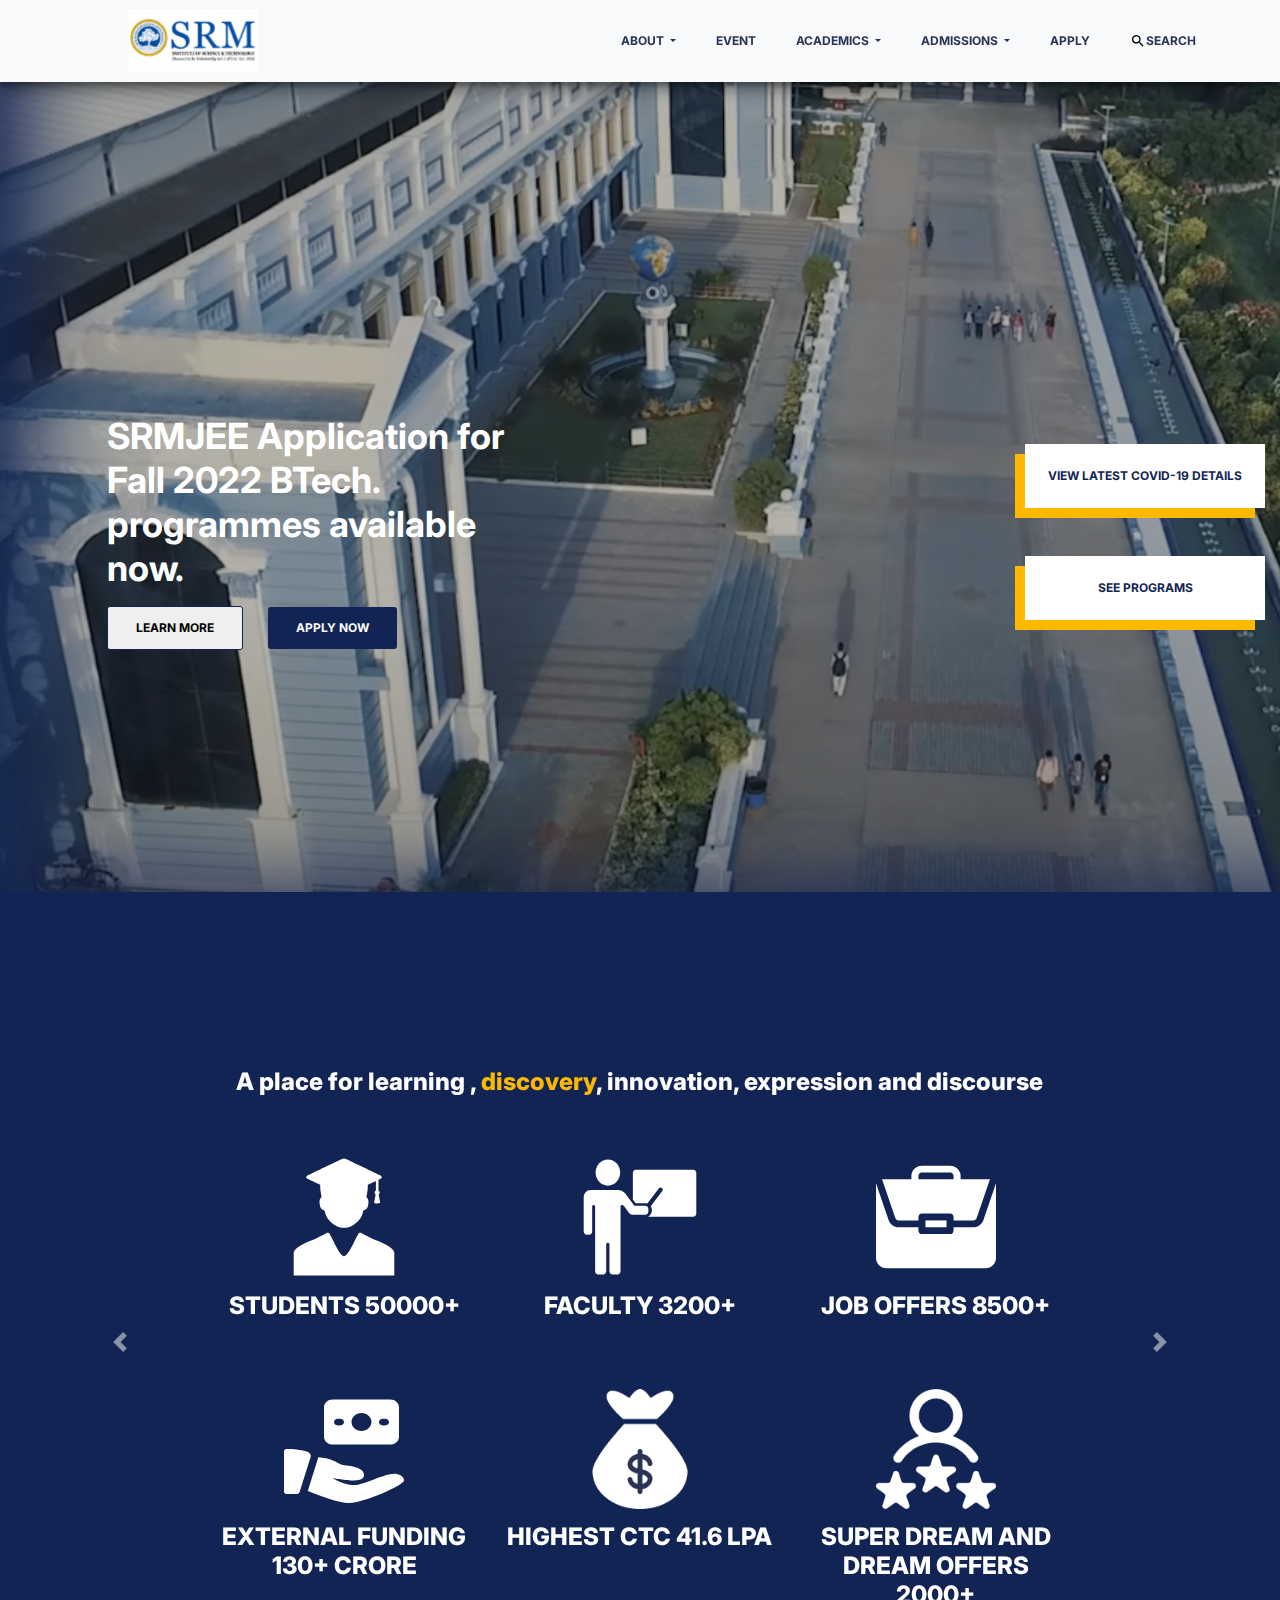
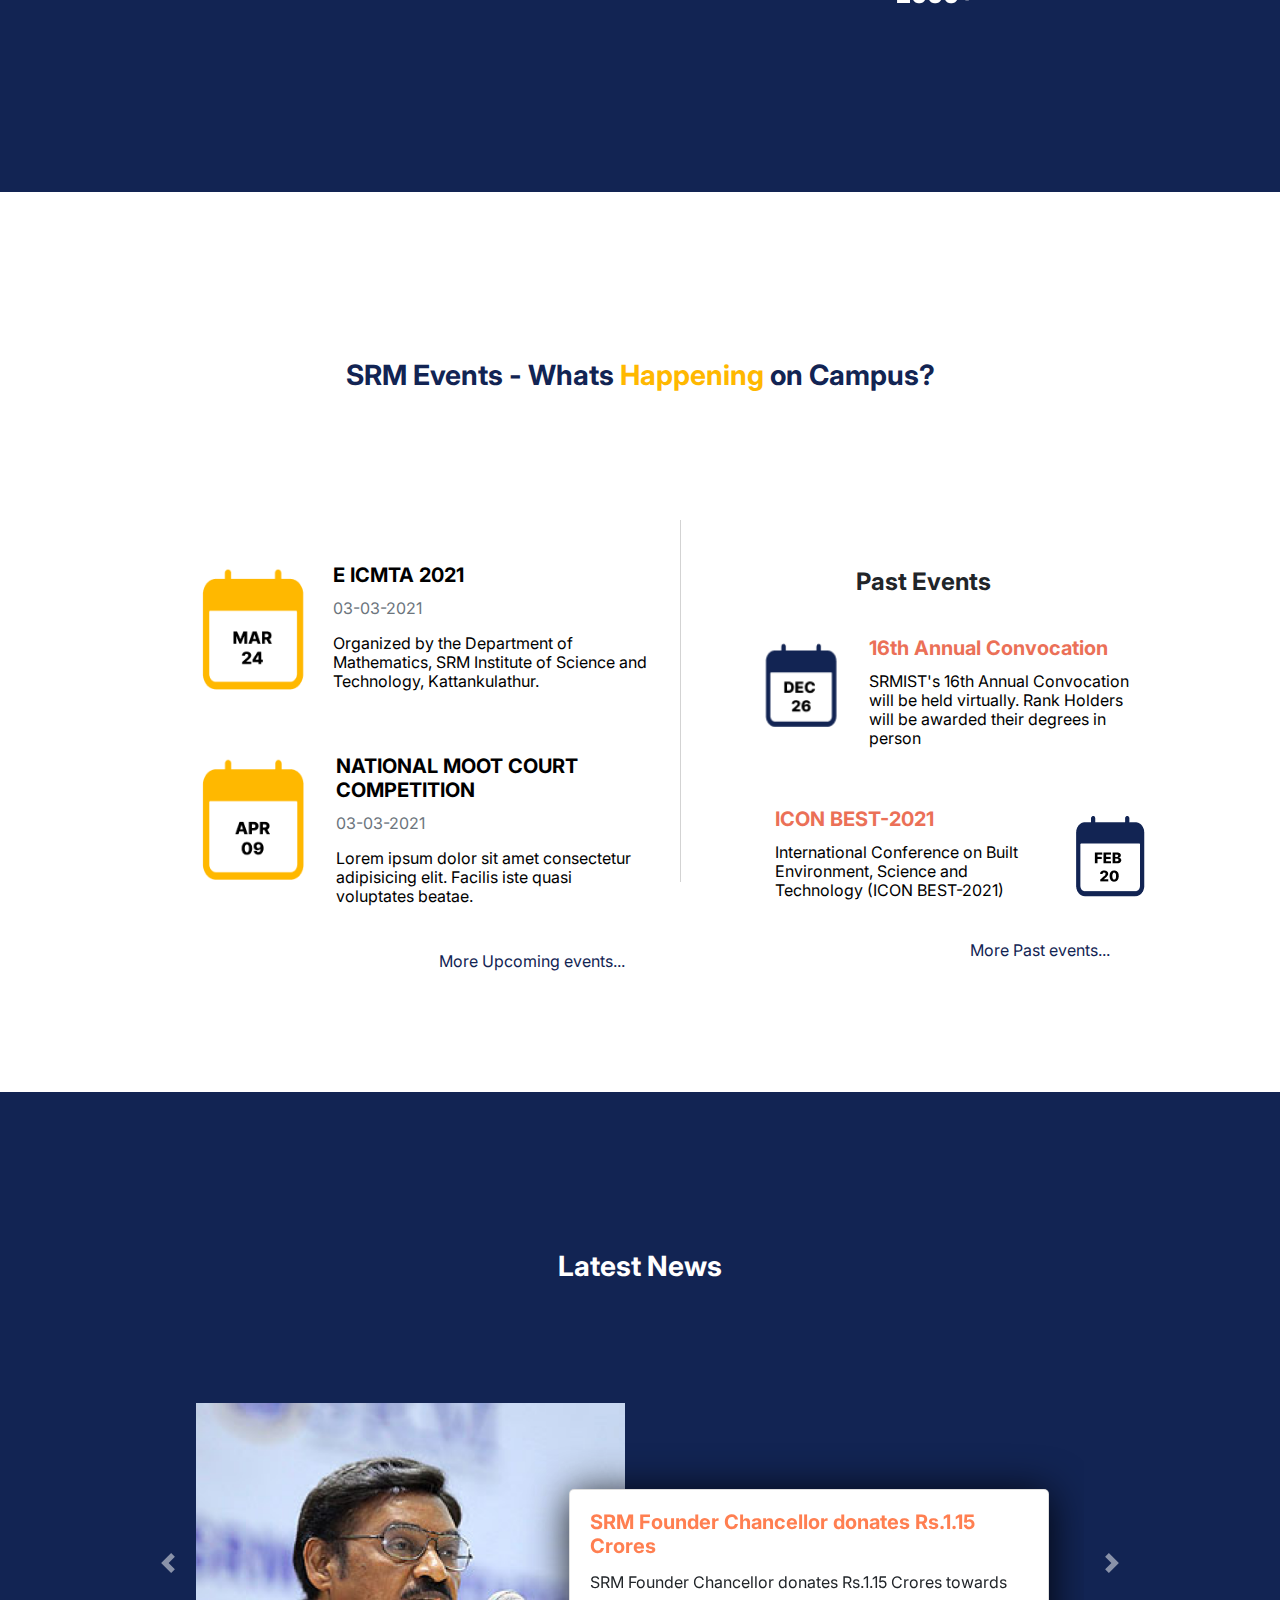
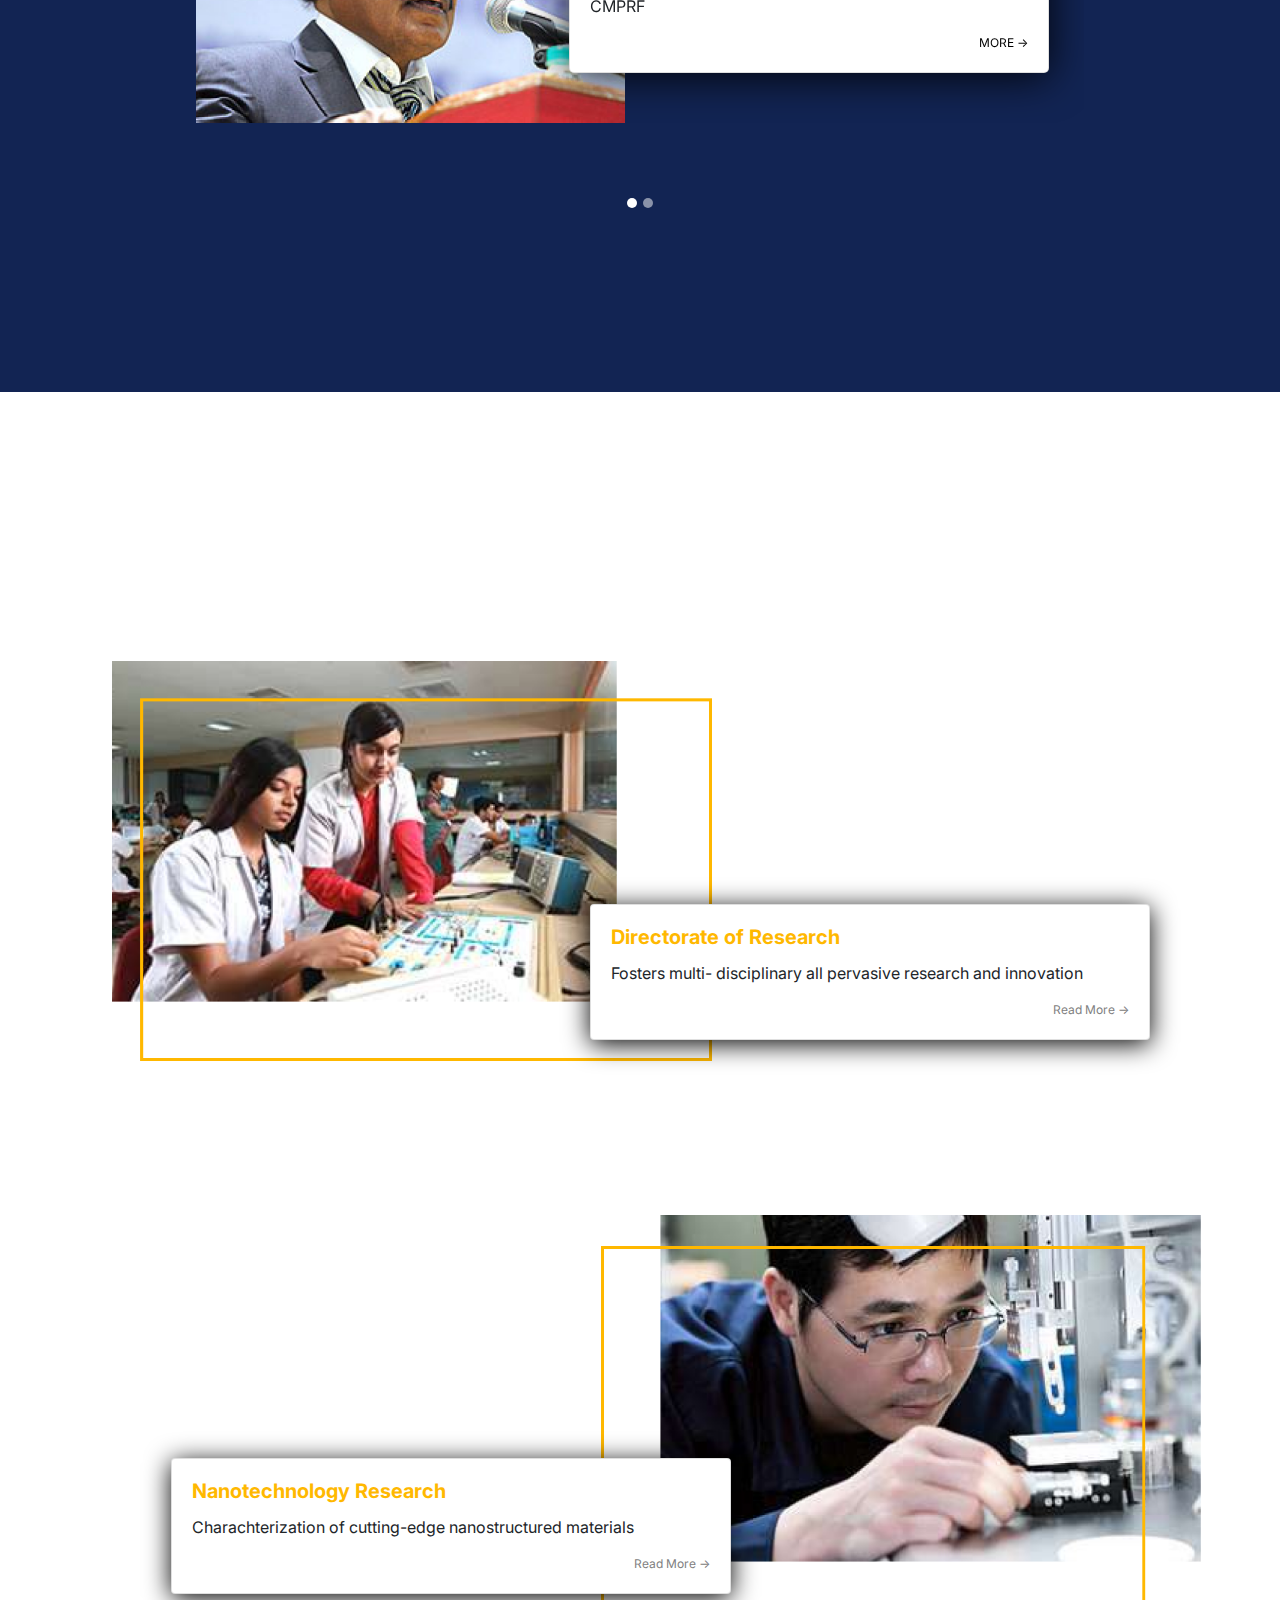
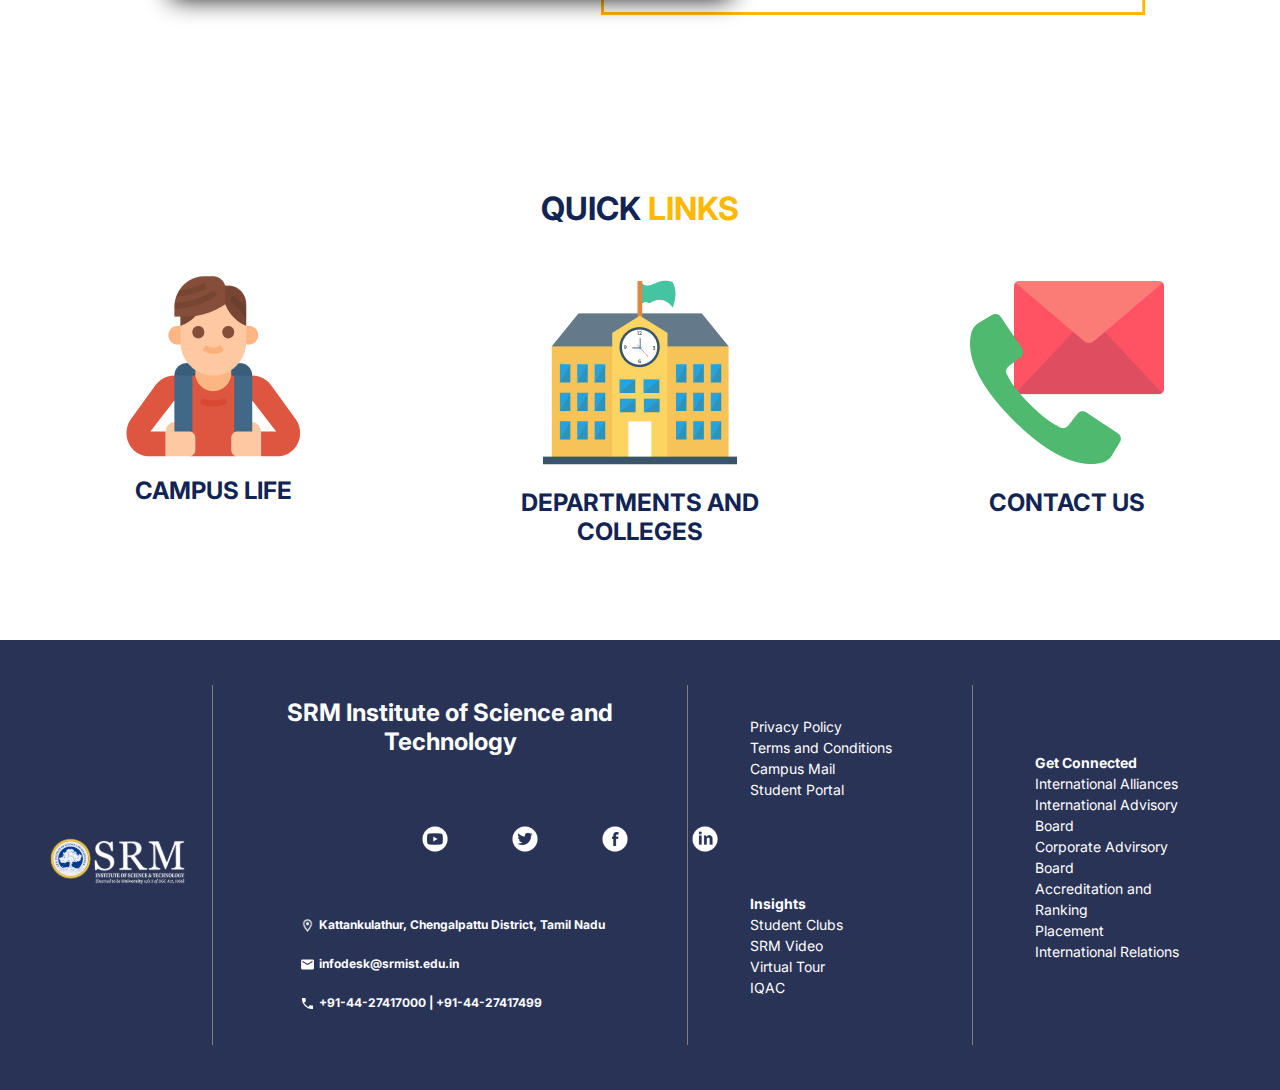
==== index.html @ 701c2fcd "index.html" ====
<!DOCTYPE html>
<html lang="en">
<head>
    <meta charset="UTF-8">
    <meta http-equiv="X-UA-Compatible" content="IE=edge">
    <meta name="viewport" content="width=device-width, initial-scale=1.0">
    <link rel="preconnect" href="https://fonts.gstatic.com">
    <link href="https://fonts.googleapis.com/css2?family=Inter:wght@200;400;700&display=swap" rel="stylesheet"> 
    <link rel="stylesheet" href="https://maxcdn.bootstrapcdn.com/bootstrap/4.0.0/css/bootstrap.min.css" integrity="sha384-Gn5384xqQ1aoWXA+058RXPxPg6fy4IWvTNh0E263XmFcJlSAwiGgFAW/dAiS6JXm" crossorigin="anonymous">
    <link rel="stylesheet" href="./style.css">
    <title>Document</title>
</head>
<body>
    <nav class="navbar navbar-expand-lg navbar-light bg-light sticky-top">
        <a class="navbar-brand" href="#">
          <img src="./img/Logo.svg" width="130" height="72" alt="">
        </a>
        <button class="navbar-toggler" type="button" data-toggle="collapse" data-target="#navbarSupportedContent" aria-controls="navbarSupportedContent" aria-expanded="false" aria-label="Toggle navigation">
            <span class="navbar-toggler-icon"></span>
        </button>
        <div class="collapse navbar-collapse" id="navbarSupportedContent" >
            <ul class="navbar-nav ml-auto">
                <li class="nav-item dropdown">
                    <a class="nav-link dropdown-toggle" href="#" id="navbarDropdown" role="button" data-toggle="dropdown" aria-haspopup="true" aria-expanded="false">
                      about
                    </a>
                    <div class="dropdown-menu" aria-labelledby="navbarDropdown">
                      <a class="dropdown-item" href="#">Facts</a>
                      <a class="dropdown-item" href="#">The Campus</a>
                      <a class="dropdown-item" href="#">Student Accomodation</a>
                      <a class="dropdown-item" href="#">Governanace</a>
                      <a class="dropdown-item" href="#">Student Achievements</a>
                      <a class="dropdown-item" href="#">Career Center</a>
                      <a class="dropdown-item" href="#">SRM CARE</a>
                      <a class="dropdown-item" href="#">Visiting SRM</a>
                        
                </li>
              <li class="nav-item">
                <a class="nav-link" href="#">Event</a>
              </li>
              <li class="nav-item dropdown">
                <a class="nav-link dropdown-toggle" href="#" id="navbarDropdown" role="button" data-toggle="dropdown" aria-haspopup="true" aria-expanded="false">
                  Academics
                </a>
                <div class="dropdown-menu" aria-labelledby="navbarDropdown">
                    <a class="dropdown-item" href="#">Colleges and Schools</a>
                    <a class="dropdown-item" href="#">Departments</a>
                    <a class="dropdown-item" href="#">Faculty Directory</a>
                    <a class="dropdown-item" href="#">Library</a>
                    <a class="dropdown-item" href="#">Graduate Studies</a>
                    <a class="dropdown-item" href="#">Undergraduate Studies</a>
                    <a class="dropdown-item" href="#">Academic Calenders</a>
                    <a class="dropdown-item" href="#">PHD Programs</a>
                </div>
              </li>
              <li class="nav-item dropdown">
                <a class="nav-link dropdown-toggle" href="#" id="navbarDropdown" role="button" data-toggle="dropdown" aria-haspopup="true" aria-expanded="false">
                  Admissions
                </a>
                <div class="dropdown-menu" aria-labelledby="navbarDropdown">
                    <a class="dropdown-item" href="#">Admission India</a>
                    <a class="dropdown-item" href="#">Admission International</a>
                    <a class="dropdown-item" href="#">Transfer Program</a>
                    <a class="dropdown-item" href="#">Student Mobility</a>
                    <a class="dropdown-item" href="#">Graduate Admissions</a>
                    <a class="dropdown-item" href="#">Undergraduate Admissions</a>
                    <a class="dropdown-item" href="#">Tuition and Costs</a>
                    <a class="dropdown-item" href="#">Financial Aid</a>
                </div>
              </li>
              <li class="nav-item">
                <a class="nav-link" href="#">Apply</a>
              </li>
              <li class="nav-item">
                <a class="nav-link" href="#"><img src="./img/search.svg" height="16" width="16"/>Search</a>
              </li>
            </ul>
        </div>
    </nav>

    <section>
        <div class="container-fluid landing-pg">
            <div class="row">
                <div class="col-sm landing-col">
                   <p class="landing-text">SRMJEE Application for Fall 2022 BTech. programmes available now.</p>
                   <div class="landing-btn">
                       <button class="btn-white">LEARN MORE</button>
                       <button class="btn-blue">APPLY NOW</button>
                   </div>
                </div>
                <div class="col-sm landing-col landing-col-right">
                    <div class="banner">VIEW LATEST COVID-19 DETAILS</div>
                    <div class="banner mt-5">SEE PROGRAMS</div>
                </div>
            </div>
        </div>
    </section>

    <section>
      <div class="container-fluid stats">
        <div id="carouselExampleControls" class="carousel slide" data-ride="carousel">
          <div class="carousel-inner">
            <div class="carousel-item stats-carousel active">
              <h4>A place for learning , <span>discovery</span>, innovation, expression and discourse</h4>
              <div class="row mt-5">
                <div class="col-sm-4">
                  <img class="stats-img" src="./img/stats-1.svg"/>
                  <h4>STUDENTS 50000+</h4>
                </div>
                <div class="col-sm-4">
                  <img class="stats-img" src="./img/stats-2.svg"/>
                  <h4>FACULTY 3200+</h4>
                </div>
                <div class="col-sm-4">
                  <img class="stats-img" src="./img/stats-3.svg"/>
                  <h4>JOB OFFERS 8500+</h4>
                </div>
              </div>
              <div class="row mt-5">
                <div class="col-sm-4">
                  <img class="stats-img" src="./img/stats-4.svg"/>
                  <h4>EXTERNAL FUNDING 
                    130+ CRORE</h4>
                </div>
                <div class="col-sm-4">
                  <img class="stats-img" src="./img/stats-5.png"/>
                  <h4>HIGHEST CTC 
                    41.6 LPA</h4>
                </div>
                <div class="col-sm-4">
                  <img class="stats-img" src="./img/stats-6.png"/>
                  <h4>SUPER DREAM AND 
                    DREAM OFFERS
                    2000+</h4>
                </div>
              </div>
            </div>
            <div class="carousel-item stats-carousel">
              <h4><span>ACCREDATION</span> AND RANKINGS</h4>
              <div class="row mt-5 ">
                <div class="col-sm-6">
                  <img class="ranks-img" src="./img/rank1.svg" width="300"/>
                  <h4>SRMIST is ranked SECOND in Category of Private / Self Financed University & Deemed to be University in India</h4>
                </div>
                <div class="col-sm-6">
                  <img  class="ranks-img" src="./img/rank2.png"/>
                  <h4>MHRD has placed SRMIST in highest Category 1 institution</h4>
                </div>
              </div>
              <div class="row mt-5">
                <div class="col-sm-6">
                  <img  class="ranks-img" src="./img/rank3.png"/>
                  <h4>SRMIST has been accredited by NAAC with the Highest 'A++' Grade in the year 2018</h4>
                </div>
                <div class="col-sm-6">
                  <img  class="ranks-img" src="./img/rank4.png"/>
                  <h4>Ranked 32nd Under University Category by NIRF</h4>
                </div>
              </div>
            </div>
          </div>
          <a class="carousel-control-prev" href="#carouselExampleControls" role="button" data-slide="prev">
            <span class="carousel-control-prev-icon" aria-hidden="true"></span>
            <span class="sr-only">Previous</span>
          </a>
          <a class="carousel-control-next" href="#carouselExampleControls" role="button" data-slide="next">
            <span class="carousel-control-next-icon" aria-hidden="true"></span>
            <span class="sr-only">Next</span>
          </a>
        </div>
      </div>
    </section>

    <section>
      <div class="container events">
        <h3 class="mt-5">SRM Events - Whats <span>Happening</span> on Campus?</h3>
        <div class="row">
          <div class="col-sm-6">
            <div class="card event-card">
              <img class="card-img-top event-img-l" src="./img/events1.PNG" alt="Card image cap"/>
              <div class="card-body">
                <h5 class="card-title">E ICMTA 2021</h5>
                <p class="text-muted">03-03-2021</p>
                <p class="card-text">Organized by the Department of Mathematics, SRM Institute of Science and Technology, Kattankulathur.</p>
              </div>
            </div>
            <div class="card event-card" >
              <img class="card-img-top event-img-l" src="./img/events2.PNG" alt="Card image cap">
              <div class="card-body">
                <h5 class="card-title" >NATIONAL MOOT COURT COMPETITION</h5>
                <p class="text-muted">03-03-2021</p>
                <p class="card-text">Lorem ipsum dolor sit amet consectetur adipisicing elit. Facilis iste quasi voluptates beatae.</p>
              </div>
            </div>
            <a href="#" style="float:right;">More Upcoming events...</a>
          </div>
          <div class="col-sm-1 divider-col"><div class="divider"></div></div>
          
          <div class="col-sm-5">
            <h4 class="text-center font-weight-bold mt-5">Past Events</h4>
            <div class="card event-card" style="width: 25rem;">
              <img class="card-img-top event-img-s" src="./img/events3.PNG" alt="Card image cap">
              <div class="card-body">
                <h5 class="card-title" style=" color: #EB7057;">16th Annual Convocation</h5>
                
                <p class="card-text">SRMIST's 16th Annual Convocation will be held virtually. Rank Holders will be awarded their degrees in person</p>
              </div>
            </div>
            <div class="card event-card" style="width: 25rem;">
              <div class="card-body">
                <h5 class="card-title" style=" color: #EB7057;">ICON BEST-2021</h5>
                <p class="card-text">International Conference on Built Environment, Science and Technology (ICON BEST-2021)</p>
              </div>
              <img class="card-img-top event-img-s" src="./img/events4.PNG" alt="Card image cap">
            </div>
            <a href="#" style="float:right;">More Past events...</a>
          </div>
          </div>
        </div>
      </div>
    </section>

    <section class="news-section">
      <div class="container news">
        <h3>Latest News</h3>
        <div id="carouselExampleIndicators" class="carousel slide news-carousel" data-ride="carousel">
          <ol class="carousel-indicators">
            <li data-target="#carouselExampleIndicators" data-slide-to="0" class="active"></li>
            <li data-target="#carouselExampleIndicators" data-slide-to="1"></li>
          </ol>
          <div class="carousel-inner">
            <div class="carousel-item active ">
              <div class="row">
                <div class="col-sm-6">
                  <img class="d-block w-100 news-img" src="./img/news1.png" alt="First slide" height="320" width="320">
                </div>
                <div class="col-sm-6">
                  <div class="card news-card" style="width: 30rem;">
                    <div class="card-body">
                      <h5 class="card-title">SRM Founder Chancellor donates Rs.1.15 Crores</h5>
                      <p class="card-text">SRM Founder Chancellor donates Rs.1.15 Crores towards CMPRF</p>
                      <a href="#" class="card-link text-muted">MORE -></a>
                    </div>
                  </div>
                </div>
              </div>
            </div>
            <div class="carousel-item">
              <div class="row">
                <div class="col-sm-6">
                  <img class="d-block w-100 news-img" src="./img/news2.png" alt="First slide" height="320" width="320">
                </div>
                <div class="col-sm-6">
                  <div class="card news-card" style="width: 30rem;">
                    <div class="card-body">
                      <h5 class="card-title">ARIIA 2020 Rankings : SRM secures the second position</h5>
                      <p class="card-text">SRM Institute of Science and Technology (SRMIST), Kattankulathur has found a podium finish in Atal Rankings of Institutions on Innovation Achievements 2020.</p>
                      <a href="#" class="card-link  text-muted">MORE -></a>
                    </div>
                  </div>
                </div>
              </div>
            </div>
          </div>
          <a class="carousel-control-prev" href="#carouselExampleIndicators" role="button" data-slide="prev">
            <span class="carousel-control-prev-icon" aria-hidden="true"></span>
            <span class="sr-only">Previous</span>
          </a>
          <a class="carousel-control-next" href="#carouselExampleIndicators" role="button" data-slide="next">
            <span class="carousel-control-next-icon" aria-hidden="true"></span>
            <span class="sr-only">Next</span>
          </a>
        </div>
      </div>
    </section>

    <section class="research">
      <div class="container research-container">
        <h3>Research at SRM</h3>
          <div class="row">
            <div class="col-sm-6">
              <img src="./img/research1.png" width="600" height="400">
            </div>
            <div class="col-sm-6">
              <div class="card research-card1" style="width: 35rem;">
                <div class="card-body">
                  <h5 class="card-title">Directorate of Research</h5>
                  <p class="card-text">Fosters multi- disciplinary all pervasive research and innovation </p>
                  <a href="#" class="card-link">Read More -></a>
                </div>
              </div>
            </div>
          </div>
          <div class="row">
            <div class="col-sm-6">
              
              <div class="card research-card2" style="width: 35rem;">
                <div class="card-body">
                  <h5 class="card-title">Nanotechnology Research</h5>
                  <p class="card-text">Charachterization of cutting-edge nanostructured materials</p>
                  <a href="#" class="card-link">Read More -></a>
                </div>
              </div>
            </div>
            <div class="col-sm-6">
              <img style="margin-left: -10%;" src="./img/research2.png"  width="600" height="400">
            </div>
          </div>
      </div>
    </section>

    <footer>
      <div class="container-fluid quick-links">
        <h2 class="mt-5">QUICK <span>LINKS</span></h2>
        <div class="row mt-5">
          <div class="col-sm-4">
            <img src="./img/ql1.png">
            <h4><a href="#">CAMPUS LIFE</a></h4>
          </div>
          <div class="col-sm-4">
            <img src="./img/ql2.png">
            <h4><a href="#">DEPARTMENTS AND COLLEGES</a></h4>
          </div>
          <div class="col-sm-4">
            <img src="./img/ql3.png">
            <h4><a href="#">CONTACT US</a></h4>
          </div>
        </div>
      </div>
      <div class="container-fluid footer">
        <div class="container">
        <div class="row footer-row">
          <div class="col-sm-1 footer-col " style="text-align: center;">
            <img src="./img/logo-light.svg" width="150">
          </div>
          <div class="col-sm-1 line-col">
            <div class="line"></div>
          </div>
          <div class="col-sm-4 footer-col">
            <h4>SRM Institute of Science and Technology</h4>
            <div class="social">
              <img src="./img/YouTube.png" height="30" width="30">
              <img src="./img/Twitter.png" height="30" width="30">
              <img src="./img/Facebook.png" height="30" width="30">
              <img src="./img/Linkedin.png" height="30" width="30">
            </div>
            <div style="text-align: left;">
            <p><img class="m-1" src="./img/location.png" height="15" width="15">Kattankulathur, Chengalpattu District, Tamil Nadu</p>
            <p><img class="m-1" src="./img/email.png" height="15" width="15">infodesk@srmist.edu.in</p>
            <p><img class="m-1" src="./img/call.png" height="15" width="15">+91-44-27417000 | +91-44-27417499</p>
            </div>
          </div>
          <div class="col-sm-1 line-col">
            <div class="line"></div>
          </div>
          <div class="col-sm-2 footer-col1">
            <ul>
              <li>Privacy Policy</li>
              <li>Terms and Conditions</li>
              <li>Campus Mail</li>
              <li>Student Portal</li>
            </ul>
            <ul>
              <li style="font-weight: bold;">Insights</li>
              <li>Student Clubs</li>
              <li>SRM Video</li>
              <li>Virtual Tour</li>
              <li>IQAC</li>
            </ul>
            
          </div>
          <div class="col-sm-1 line-col">
            <div class="line"></div>
          </div>
          <div class="col-sm-2 footer-col1">
            <ul>
              <li style="font-weight: bold;">Get Connected</li>
              <li>International Alliances</li>
              <li>International Advisory Board</li>
              <li>Corporate Advirsory Board</li>
              <li>Accreditation and Ranking</li>
              <li>Placement</li>
              <li>International Relations</li>
            </ul>
            
          </div>
        </div>
        </div>
      </div>
    </footer>
    

    <script src="https://code.jquery.com/jquery-3.2.1.slim.min.js" integrity="sha384-KJ3o2DKtIkvYIK3UENzmM7KCkRr/rE9/Qpg6aAZGJwFDMVNA/GpGFF93hXpG5KkN" crossorigin="anonymous"></script>
    <script src="https://cdnjs.cloudflare.com/ajax/libs/popper.js/1.12.9/umd/popper.min.js" integrity="sha384-ApNbgh9B+Y1QKtv3Rn7W3mgPxhU9K/ScQsAP7hUibX39j7fakFPskvXusvfa0b4Q" crossorigin="anonymous"></script>
    <script src="https://maxcdn.bootstrapcdn.com/bootstrap/4.0.0/js/bootstrap.min.js" integrity="sha384-JZR6Spejh4U02d8jOt6vLEHfe/JQGiRRSQQxSfFWpi1MquVdAyjUar5+76PVCmYl" crossorigin="anonymous"></script>
</body>
</html>
---- style.css ----
*{
    margin: 0;
    padding: 0;
    font-family: 'Inter', sans-serif;
}

body{
    background: white;
    overflow-x: hidden;
}

h3,h4{
    font-weight: 700;
}

nav{
    padding: 0 5% 0 10%!important;
    box-shadow: 0px 4px 4px rgba(0, 0, 0, 0.25), 0px 10px 10px rgba(0, 0, 0, 0.25);
}

.navbar-nav{
    font-weight: bold;
    font-size: 12px;
    line-height: 15px;
    text-transform: uppercase;
    
}

.dropdown-item{
    font-size: 12px;
    text-transform: capitalize;
}

.nav-item{
    margin: 0 12px;
}

.nav-link{
    color: #293356!important;
    transition: all 0.3s ease;
}

.nav-link:hover{
    color: #FFB800 !important;
}

/* dropdown animation
.dropdown .dropdown-menu {
    -webkit-transition: all 0.3s;
    -moz-transition: all 0.3s;
    -ms-transition: all 0.3s;
    -o-transition: all 0.3s;
    transition: all 0.3s;

    max-height: 0;
    display: block;
    overflow: hidden;
    opacity: 0;
}

.dropdown.show .dropdown-menu { 
    max-height: 250px;
    opacity: 1;
} */

.landing-pg{
    top: 0;
    left: 0;
    height: 90vh;
    width: 100vw;
    background-image: url("./img/landing-img.png");
    background-attachment: fixed;
    background-size: cover;
    z-index: -1;
    overflow: hidden;
}

.landing-col{
    height: 100vh;
    display: flex;
    flex-direction: column;
    justify-content: center;
    align-items: center;
    
}

.landing-col-right{
    flex-direction: column;
    justify-content: center;
    align-items: flex-end;
    font-size: 12px;
    color: #122453;
    font-weight: 700;
    
}

.landing-text{
    width: 70%;
    font-weight: bold;
    font-size: 36px;
    line-height: 44px;
    color: #FFFFFF;
}

.landing-btn{
    width: 70%;
}

.btn-white,
.btn-blue{
    font-weight: bold;
    font-size: 12px;
    border-radius: 3px;
    border: 1px solid #122453;
    padding: 12px 28px;
    transition: all 0.3s ease;
    cursor: pointer;
}

.btn-white:hover,
.btn-blue:hover{
    box-shadow: 0px 4px 4px rgba(0, 0, 0, 0.25), 0px 4px 4px rgba(0, 0, 0, 0.25);
}

.btn-blue{
    margin-left: 5%;
    border: none;
    color: white;
    background: #122453;;
}

.banner{
    width: 200px;
    height: 50x;
    background-color: #fff;
    float: right;
    box-shadow: -10px 10px 0 #FFB800;
    width: 240px;
    height: 64px;
    line-height: 64px;
    text-align: center;
    transition: all 0.3s ease;
    cursor: pointer;
}

.banner:hover{
    color: #FFB800;
}

.stats{
    height: 100vh;
    width: 100vw;
    display: flex;
    flex-direction: column;
    align-items: center;
    justify-content: center;
    background-color: #122453;
    text-align: center;
    
}

.stats h3{
    font-weight: bold;
    font-size: 34px;
    line-height: 41px;
    color: #FFFFFF;
}

.stats-img{
    width: 120px;
    height: 120px;
    margin: 5%;
    transition: all 0.5s ease;
}

.ranks-img{
    height: 100px;
    margin: 5%;
    transition: all 0.5s ease;
}

.stats-img:hover,
.ranks-img:hover{
    transform: scale(1.1);
}

.stats h4{
    font-weight: 800;
    font-size: 24px;
    line-height: 29px;
    color: #FFFFFF;
}

span{
    color: #FFB800;
}

.stats-carousel{
    width: 70%;
    margin: auto;
}

.events{
    height: 100vh;
    overflow-x: hidden;
    display: flex;
    flex-direction: column;
    justify-content: space-evenly;
    align-items: center;
}

.events h3{
    color: #122453;
}

.event-card{
    display: flex;
    flex-direction: row;
    width: 30rem;
    background: inherit;
    border: none;
    margin: 5%;
    font-size: 16px;
    line-height: 19px;

    color: #000000;
}

.event-img-l{
    height: 8rem;
    width: 8rem;
    margin-top: 5%;
}

.event-img-s{
    height: 6rem;
    width: 6rem;
    margin-top: 5%;
}

.events h5{
    font-weight: 700;
    transition:0.2s all ease;
    cursor: pointer;
}

.events h5:hover{
    color:#FFB800;
}

.divider-col{
    display: flex;
    justify-content: center;
}

.divider{
    height: 80%;
    width: 1px;
    background-color: lightgray;
}

.events a{
    color: #122453!important;
}

.news-section{
    height: 100vh;
    width: 100vw;
    background-color: #122453;
    
}

.news{
    height: 100vh;
    display: flex;
    flex-direction: column;
    justify-content: center;
    align-items: center;
}

.news h3{
    color: white;
    text-align: center;
}

.news-carousel{
    padding: 10%;
}

.carousel-indicators li {
    width: 10px;
    height: 10px;
    border-radius: 100%;
}

.news-card{
    margin-top: 20%;
    margin-left: -20%;
    box-shadow: 0px 4px 42px rgba(0, 0, 0, 0.89);
    border-radius: 5px;
}

.news-card h5{
    font-weight: 700;
    color: #FF7F51;
}


.news-card a{
    color: black!important;
    float: right;
    font-size: 12px;
}

.research{
    height: 150vh;
    width: 100vw;
    background-image: url(./img/reasearch-bg.jpg);
    background-attachment: fixed;
    background-size: cover;
}

.research-container{
    height: 150vh;
    display: flex;
    flex-direction: column;
    justify-content: space-evenly;
    align-items: center;
}

.research h3{
    color: white;
    text-align: center;
}

.research img{
    margin: 5%;
    transition: all 0.5s ease;
}

.research img:hover{
    -webkit-filter: grayscale(100%); /* Safari 6.0 - 9.0 */
    filter: grayscale(100%);
}

.research .card-title{
    font-weight: 700;
    color: #FFB800;
}

.research-card1{
    margin-top: 50%;
    margin-left: -12%;
    transition:0.3s all ease;
    cursor: pointer;
    box-shadow: 0px 4px 26px #000000;
}

.research-card2{
    margin-top: 50%;
    margin-left: 16%;
    transition:0.3s all ease;
    z-index: 2;
    cursor: pointer;
    box-shadow: 0px 4px 26px #000000;
}

.research-card1:hover,
.research-card2:hover{
    transform: scale(1.1);
}

.research a{
    color: grey!important;
    float: right;
    font-size: 12px;
}

.footer-container{
    height: 100vh;
    width: 100vw;
}

.quick-links{
    height: 50vh;
    width: 100vw;
    text-align: center;
    
}

.quick-links h2,
.quick-links a{
    font-weight: bold;
    transition: all 0.3s ease;
    color: #122453;
}

.quick-links h4{
    margin: 5%;
}

.quick-links a:hover{
    color: #FFB800;
    text-decoration: none;
}

.footer{
    height: 50vh;
    width: 100vw;
    background-color: #293356;
    text-align: center;
    color:white;
}

.footer-row{
    height: 50vh;
}

.footer-col{
    display: flex;
    flex-direction: column;
    justify-content: space-evenly;
    align-items: center;
}

.footer-col1{
    display: flex;
    flex-direction: column;
    justify-content: space-evenly;
    align-items: flex-start;
}

.social{
    display: flex;
    flex-direction: row;
    justify-content: space-around!important;
}

.social img{
    margin: 0 25%;
}

.footer p{
    font-size: 12px;
    font-weight: bold;
}

.footer ul{
    text-align: left;
    list-style: none;
    font-size: 14px;
}

.line-col{
    display: flex;
    flex-direction: column;
    justify-content: center;
    align-items: center;
}

.line{
    height: 40vh;
    width: 1px;
    background-color: grey;
}
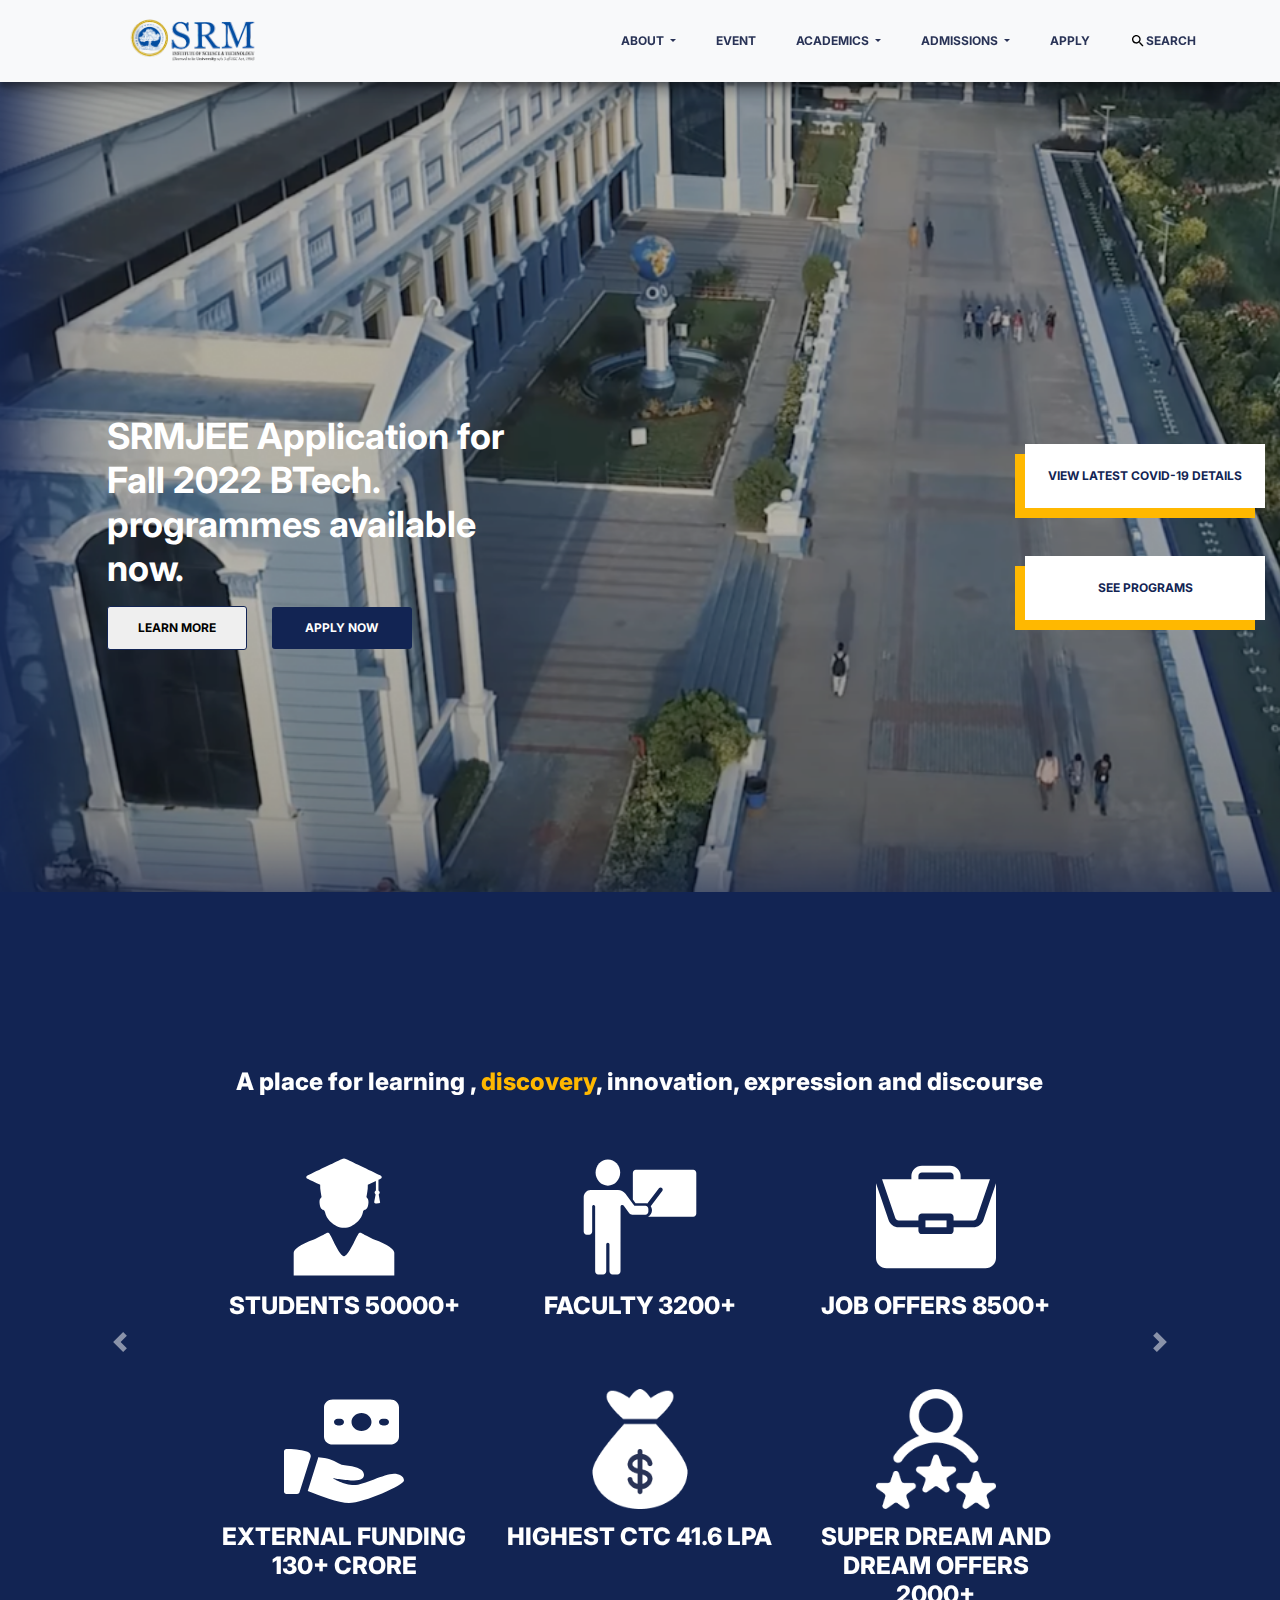
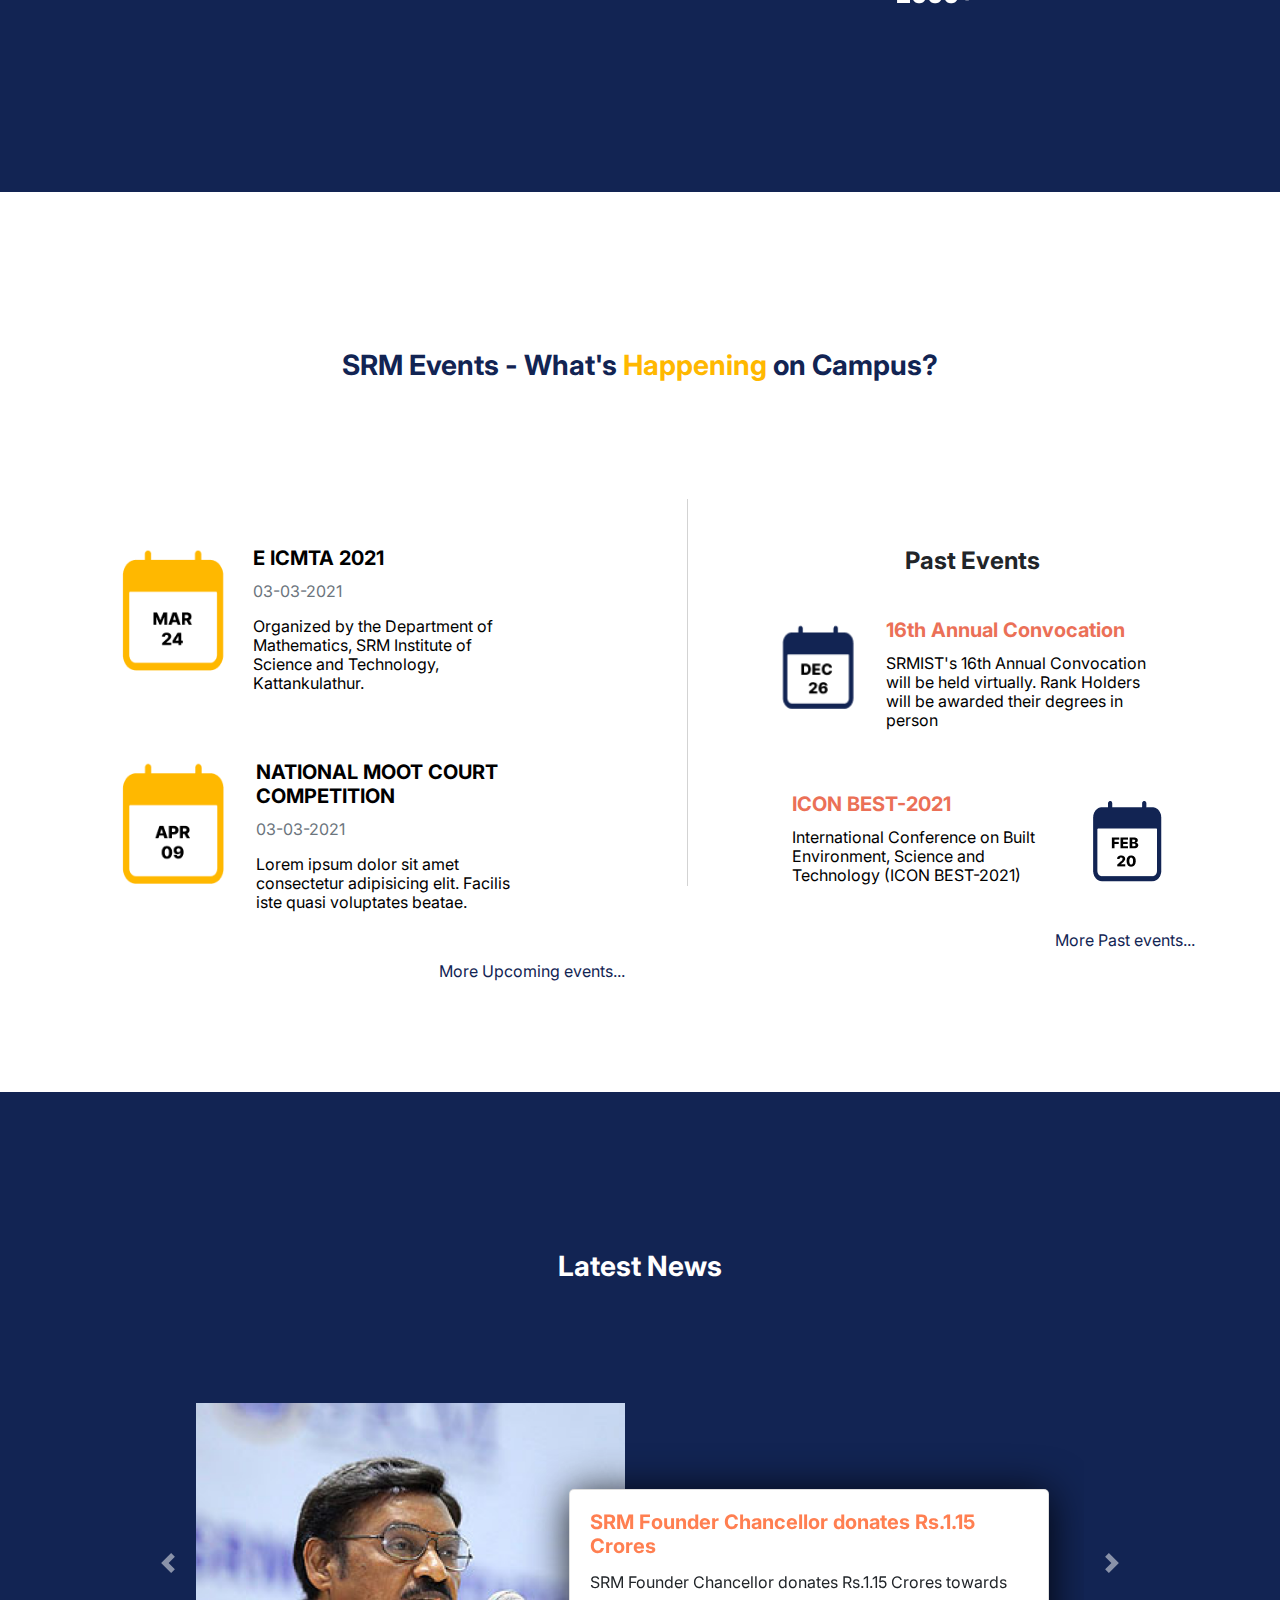
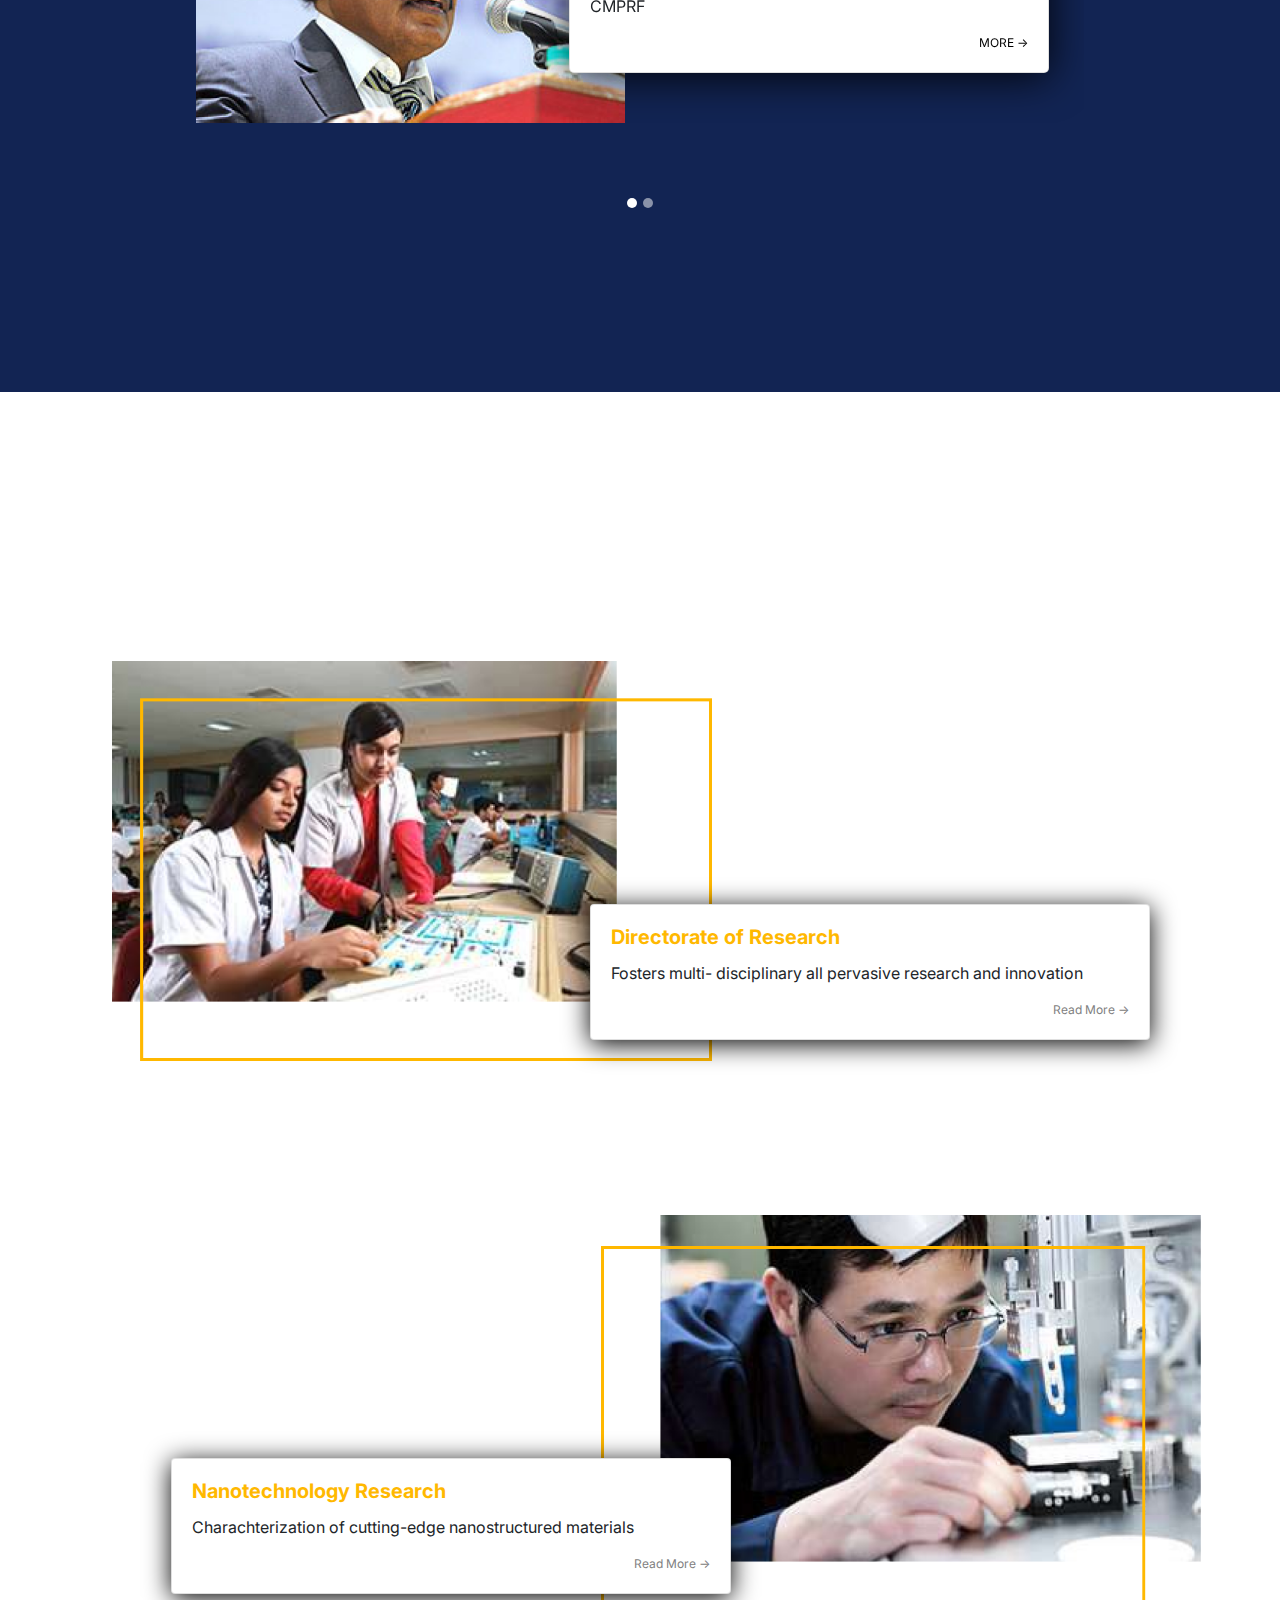
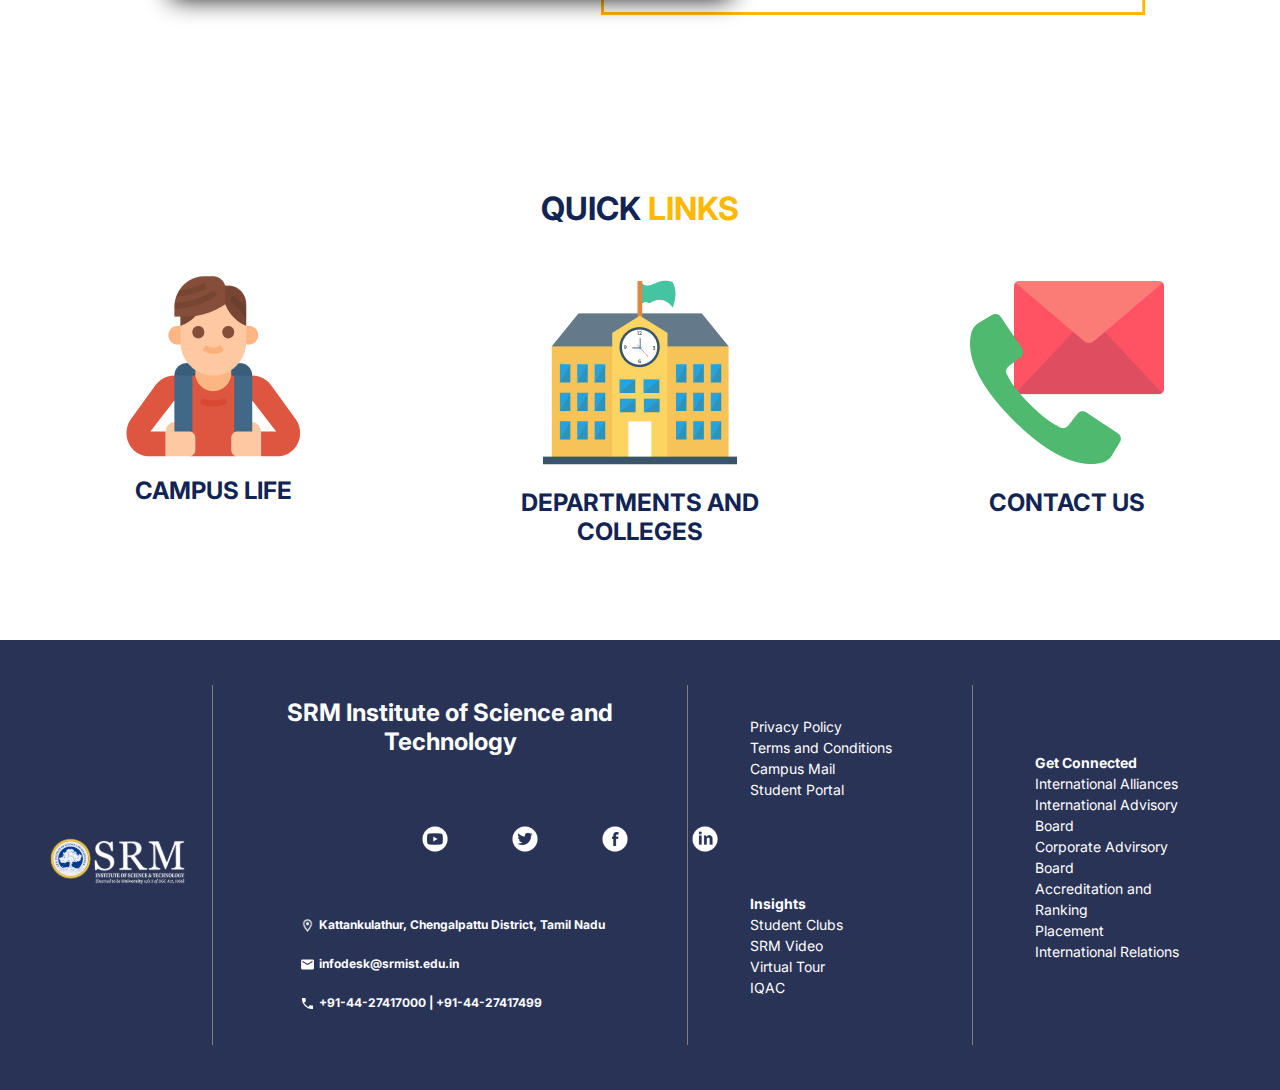
==== commit f2628fa3: "Update index.html" ====
--- a/index.html
+++ b/index.html
@@ -136,7 +136,7 @@
               </div>
             </div>
             <div class="carousel-item stats-carousel">
-              <h4><span>ACCREDATION</span> AND RANKINGS</h4>
+              <h4><span>ACCREDITATION</span> AND RANKINGS</h4>
               <div class="row mt-5 ">
                 <div class="col-sm-6">
                   <img class="ranks-img" src="./img/rank1.svg" width="300"/>
@@ -173,7 +173,7 @@
 
     <section>
       <div class="container events">
-        <h3 class="mt-5">SRM Events - Whats <span>Happening</span> on Campus?</h3>
+        <h3 class="mt-5">SRM Events - What's <span>Happening</span> on Campus?</h3>
         <div class="row">
           <div class="col-sm-6">
             <div class="card event-card">
@@ -394,4 +394,4 @@
     <script src="https://cdnjs.cloudflare.com/ajax/libs/popper.js/1.12.9/umd/popper.min.js" integrity="sha384-ApNbgh9B+Y1QKtv3Rn7W3mgPxhU9K/ScQsAP7hUibX39j7fakFPskvXusvfa0b4Q" crossorigin="anonymous"></script>
     <script src="https://maxcdn.bootstrapcdn.com/bootstrap/4.0.0/js/bootstrap.min.js" integrity="sha384-JZR6Spejh4U02d8jOt6vLEHfe/JQGiRRSQQxSfFWpi1MquVdAyjUar5+76PVCmYl" crossorigin="anonymous"></script>
 </body>
-</html>+</html>
--- a/style.css
+++ b/style.css
@@ -115,6 +115,7 @@
     padding: 12px 28px;
     transition: all 0.3s ease;
     cursor: pointer;
+    width: 140px;
 }
 
 .btn-white:hover,
@@ -216,7 +217,7 @@
 .event-card{
     display: flex;
     flex-direction: row;
-    width: 30rem;
+    width: 80%;
     background: inherit;
     border: none;
     margin: 5%;
@@ -264,7 +265,6 @@
 }
 
 .news-section{
-    height: 100vh;
     width: 100vw;
     background-color: #122453;
     
@@ -313,7 +313,6 @@
 }
 
 .research{
-    height: 150vh;
     width: 100vw;
     background-image: url(./img/reasearch-bg.jpg);
     background-attachment: fixed;
@@ -334,6 +333,8 @@
 }
 
 .research img{
+    width: 600px;
+    height: 400px;
     margin: 5%;
     transition: all 0.5s ease;
 }
@@ -354,6 +355,7 @@
     transition:0.3s all ease;
     cursor: pointer;
     box-shadow: 0px 4px 26px #000000;
+    width: 35rem;
 }
 
 .research-card2{
@@ -363,6 +365,7 @@
     z-index: 2;
     cursor: pointer;
     box-shadow: 0px 4px 26px #000000;
+    width: 35rem;
 }
 
 .research-card1:hover,
@@ -464,5 +467,71 @@
     background-color: grey;
 }
 
-
-
+@media only screen and (max-width: 600px) {
+    section,
+    .container-fluid,
+    .container,
+    .research-container{
+      height: auto;
+    }
+    body{
+        margin: 0;
+    }
+    .landing-col-right{
+        display: flex;
+        flex-direction: column;
+        justify-content: center;
+        align-items: center;
+    }
+    .banner{
+        float: none;
+    }
+    .btn-blue{
+        margin-left: 0;
+        margin-top: 5%;
+    }
+    .stats img{
+        width: 120px;
+    }
+    .event-card{
+        width: 20rem!important;
+    }
+    .news img{
+        width: 90%!important;
+        padding: 2%;
+        margin: auto;
+    }
+
+    .news-card{
+        width: 90%!important;
+        padding: 2%;
+        margin: auto;
+    }
+    .research img{
+        width: 105%;
+        padding: 5%;
+        margin: auto!important;
+    }
+    .research-card1,
+    .research-card2{
+        margin: 0!important;
+        width: 20rem!important;
+        margin: 2% auto!important;
+    }
+    .line-col{
+        display: none;
+    }
+    .footer{
+        height: 100vh!important;
+        padding: 5%;
+    }
+    .footer-col1{
+        flex-direction: row;
+    }
+    .footer p,
+    .footer li{
+        margin: 2%;
+    }
+  }
+
+
